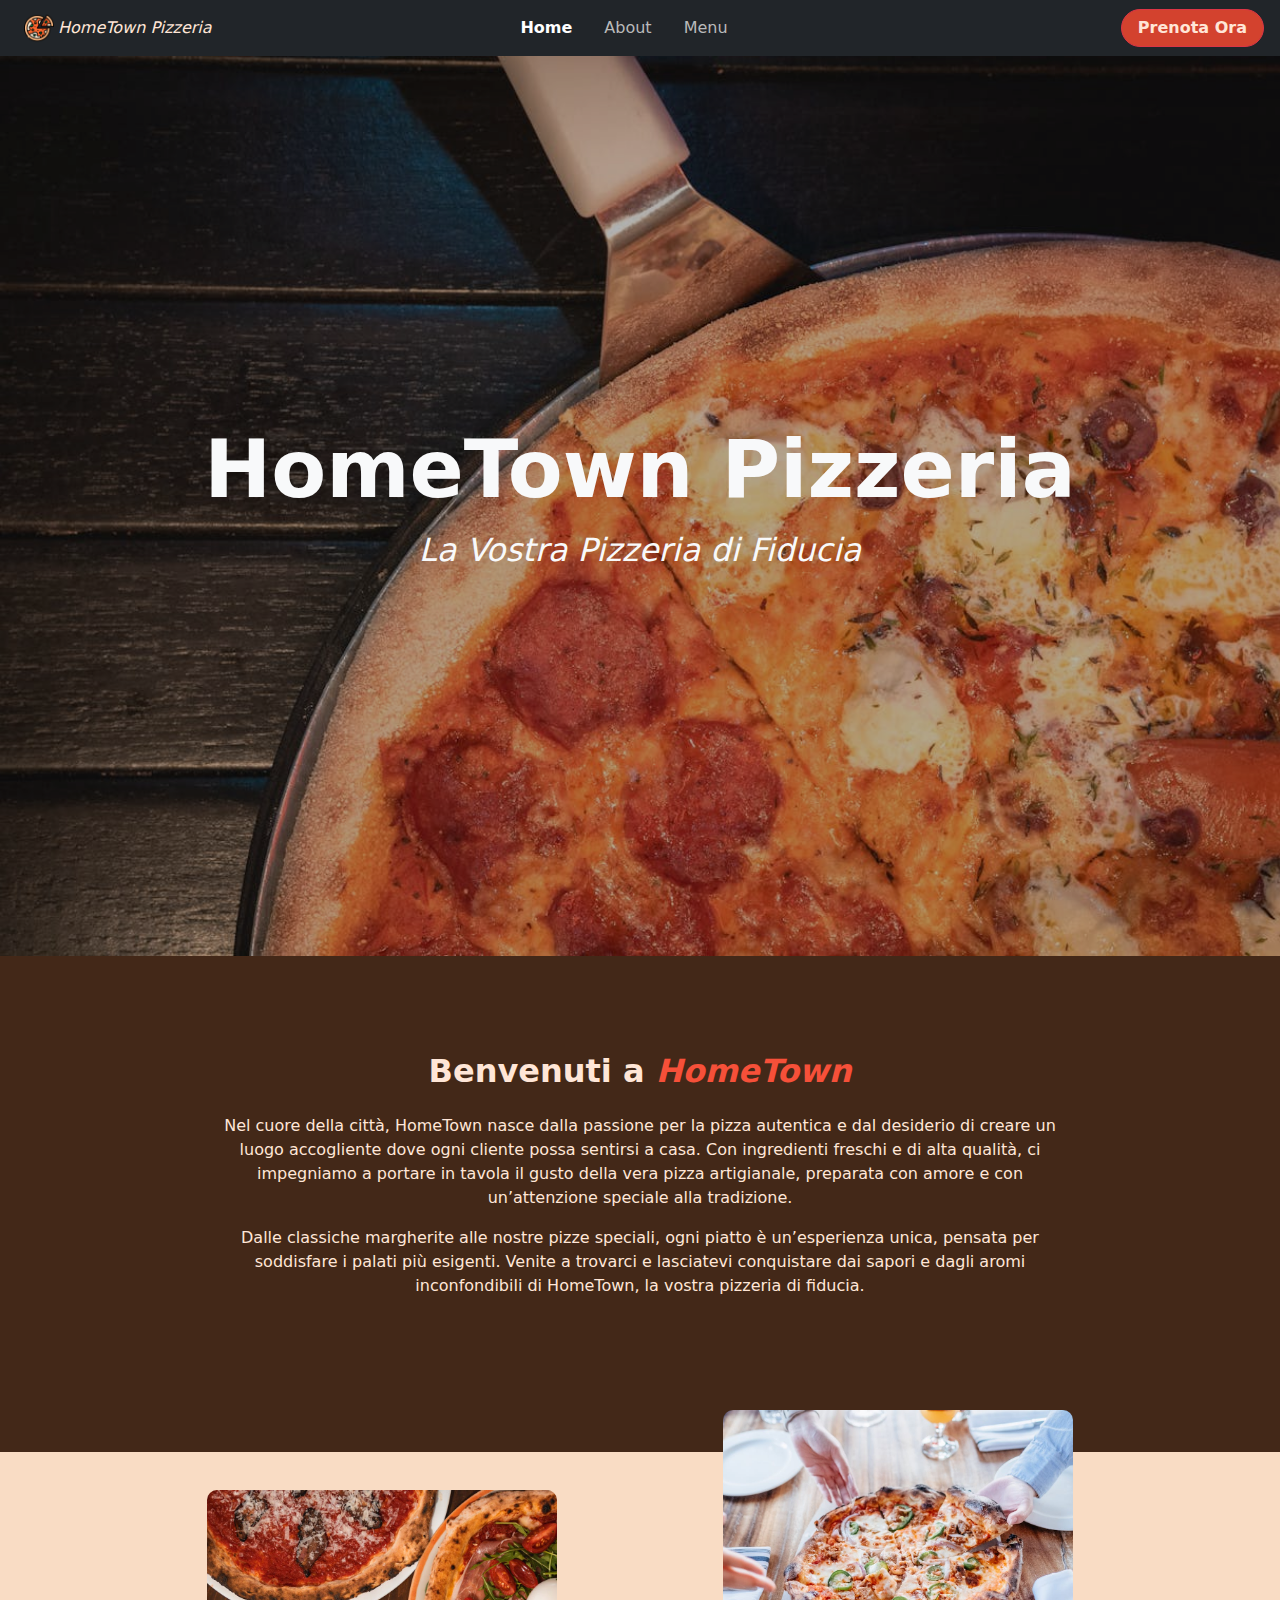
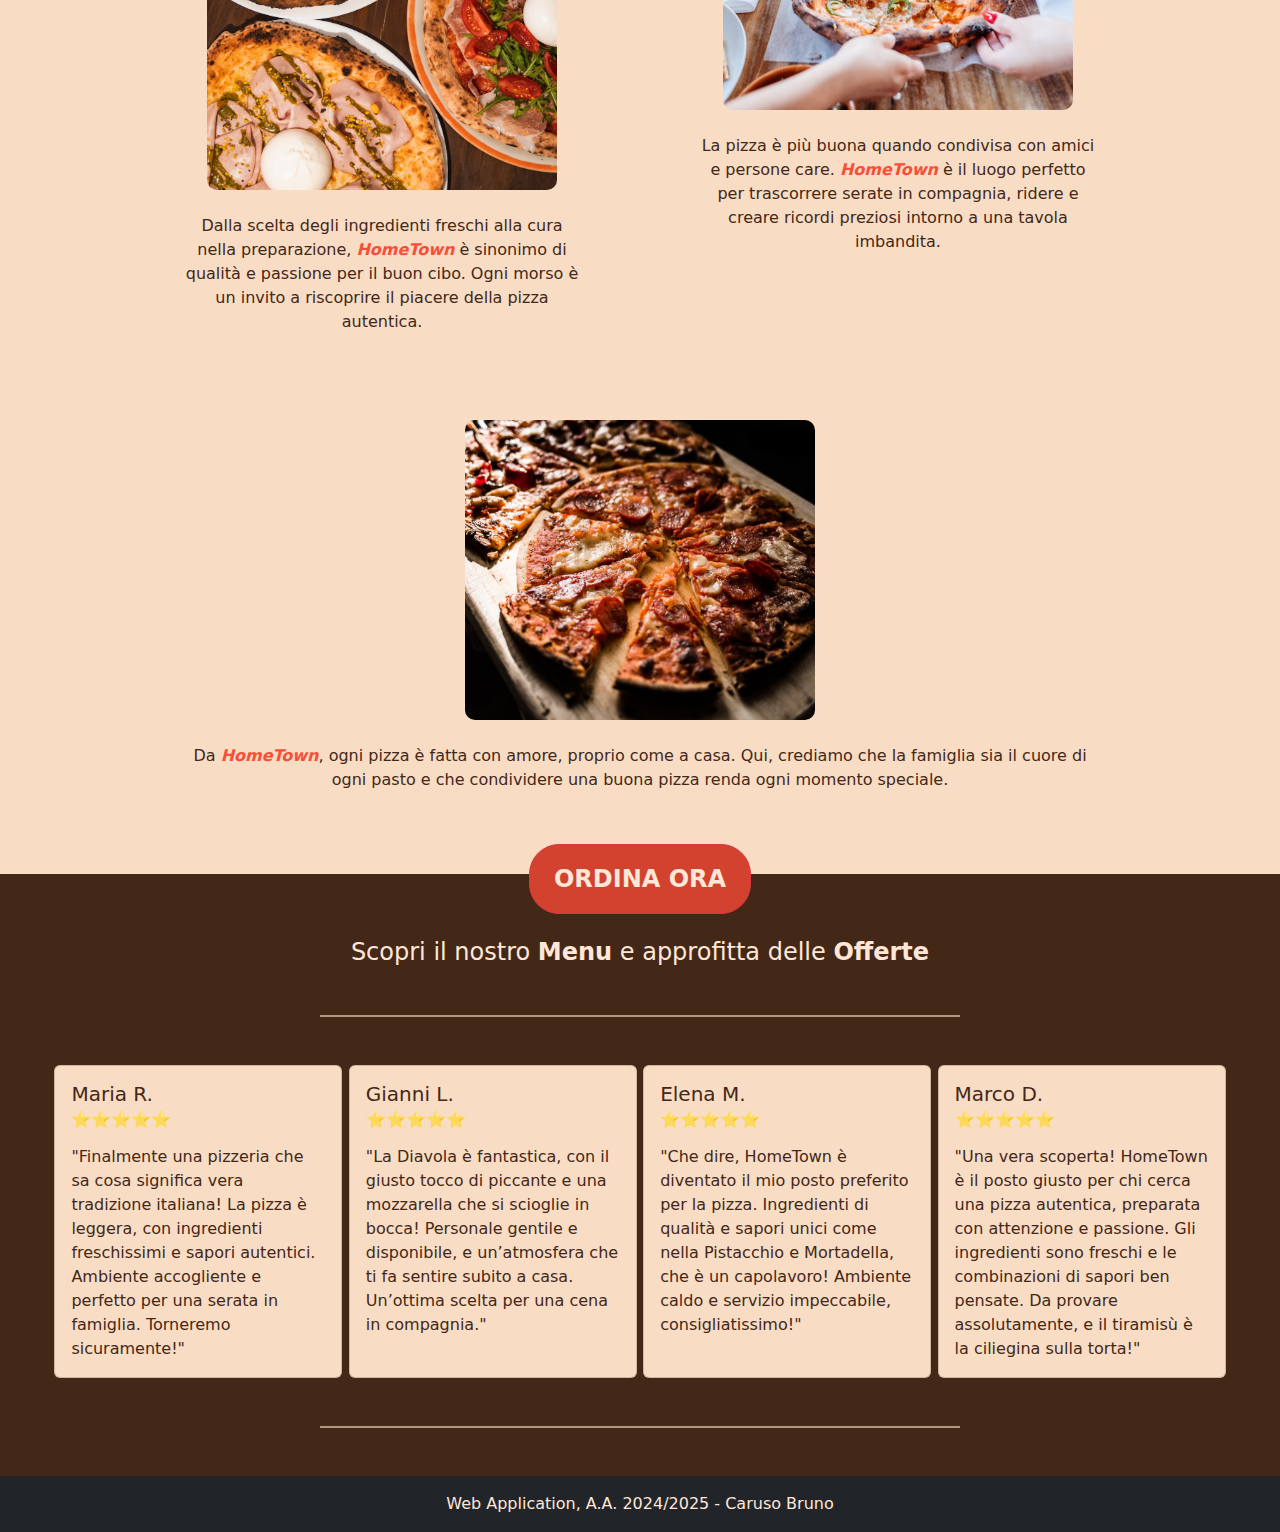
==== Sito per Ristoranti/src/main/resources/static/index.html @ 5f516ad5 "Creazione e Inizializzazione della pagina di Contatti e Prenotazioni. Aggiornamento e collegamento d" ====
<!DOCTYPE html>
<html lang="en">
<head>
    <meta charset="UTF-8">
    <title>HomeTown Pizzeria</title>

    <!-- Bootstrap CSS -->
    <!-- [Caricamento di Bootstrap via CDN] -->
    <link href="https://cdn.jsdelivr.net/npm/bootstrap@5.3.3/dist/css/bootstrap.min.css" rel="stylesheet"
          integrity="sha384-QWTKZyjpPEjISv5WaRU9OFeRpok6YctnYmDr5pNlyT2bRjXh0JMhjY6hW+ALEwIH" crossorigin="anonymous">
    <!-- Bootstrap JS Bundle con Popper -->
    <script src="https://cdn.jsdelivr.net/npm/bootstrap@5.3.3/dist/js/bootstrap.bundle.min.js"
            integrity="sha384-YvpcrYf0tY3lHB60NNkmXc5s9fDVZLESaAA55NDzOxhy9GkcIdslK1eN7N6jIeHz"
            crossorigin="anonymous">
    </script>

    <link rel="stylesheet" href="css/style.css">
</head>
<body>
    <header>
        <nav class="navbar-container row g-0 d-flex align-items-center bg-dark color-default" data-bs-theme="dark">
            <div class="col py-2">
                <a class="navbar-brand px-4 d-flex align-items-center" href="index.html">
                    <img src="./img/pizza-icon.png" alt="Logo-Image" width="30" height="30">
                    <p class="logo-title ps-1">HomeTown Pizzeria</p>
                </a>
            </div>
            <div class="col p-2">
                <ul class="nav main-nav d-flex align-items-center justify-content-center">
                    <li class="nav-item"><a class="nav-link active" href="#">Home</a></li>
                    <li class="nav-item"><a class="nav-link" href="#about-section">About</a></li>
                    <li class="nav-item"><a class="nav-link" href="menu.html">Menu</a></li>
                </ul>
            </div>
            <div class="col px-3 d-flex justify-content-end">
                <a class="btn px-3 btn-danger btn-personal color-default" href="contact.html" role="button">Prenota Ora</a>
            </div>
        </nav>
    </header>

    <main class="bg-color-secondary color-default">
        <section class="hero-section">
            <div class="overlay title-display d-flex flex-column justify-content-center align-items-center align-self-center">
                <h1 class="title text-light">HomeTown Pizzeria</h1>
                <p class="sub-title text-light">La Vostra Pizzeria di Fiducia</p>
            </div>
        </section>

        <section id="about-section" class="about-section py-5 my-5 text-center">
            <h2 class="about-title mb-4 text-bold">Benvenuti a <span class="highlight">HomeTown</span></h2>
            <div class="d-flex justify-content-center">
                <div class="col-md-8">
                    <p>Nel cuore della città, HomeTown nasce dalla passione per la pizza autentica e dal desiderio di creare un luogo
                        accogliente dove ogni cliente possa sentirsi a casa.
                        Con ingredienti freschi e di alta qualità, ci impegniamo a portare in tavola il gusto della vera pizza artigianale,
                        preparata con amore e con un’attenzione speciale alla tradizione.
                    </p>
                    <p>Dalle classiche margherite alle nostre pizze speciali, ogni piatto è un’esperienza unica, pensata per soddisfare
                        i palati più esigenti.
                        Venite a trovarci e lasciatevi conquistare dai sapori e dagli aromi inconfondibili di HomeTown,
                        la vostra pizzeria di fiducia.
                    </p>
                </div>
            </div>
        </section>

        <section class="imageshow-section bg-color-primary color-secondary">
            <div class="row g-0 justify-content-center m-4">
                <div class="column-down col-sm p-2 text-center d-flex flex-column align-items-center justify-content-start">
                    <img src="./img/pizzeria-img2.jpg" alt="IMG">
                    <p class="px-5 py-4">
                        Dalla scelta degli ingredienti freschi alla cura nella preparazione,
                        <span class="highlight">HomeTown</span> è sinonimo di qualità e passione per il buon cibo. Ogni morso è
                        un invito a riscoprire il piacere della pizza autentica.
                    </p>
                </div>
                <div class="column-up col-sm p-2 text-center d-flex flex-column align-items-center justify-content-start">
                    <img src="./img/pizzeria-img1.jpg" alt="IMG">
                    <p class="px-5 py-4">
                        La pizza è più buona quando condivisa con amici e persone care.
                        <span class="highlight">HomeTown</span> è il luogo perfetto per trascorrere serate in compagnia, ridere
                        e creare ricordi preziosi intorno a una tavola imbandita.
                    </p>
                </div>
                <div class="column-down col-sm p-2 text-center d-flex flex-column align-items-center justify-content-start">
                    <img src="./img/pizzeria-img3.jpg" alt="IMG">
                    <p class="px-5 py-4">
                        Da <span class="highlight">HomeTown</span>, ogni pizza è fatta con amore, proprio come a casa.
                        Qui, crediamo che la famiglia sia il cuore di ogni pasto
                        e che condividere una buona pizza renda ogni momento speciale.
                    </p>
                </div>
            </div>
        </section>

        <section class="order-section text-center mb-5">
            <a class="btn px-4 py-3 btn-danger btn-personal color-default" href="menu.html" role="button">Ordina Ora</a>
            <h4 class="my-4">Scopri il nostro <span class="text-bold">Menu</span> e approfitta delle <span class="text-bold">Offerte</span></h4>
        </section>

        <div class="review-divider mt-3"></div>
        <section class="review-section mx-5 py-5 d-flex justify-content-evenly">
            <div class="card review-card">
                <div class="card-body">
                    <h5 class="card-title">Maria R.</h5>
                    <h6 class="card-subtitle mb-2 text-muted mb-3">⭐⭐⭐⭐⭐</h6>
                    <p class="card-text">"Finalmente una pizzeria che sa cosa significa vera tradizione italiana!
                        La pizza è leggera, con ingredienti freschissimi e sapori autentici. Ambiente accogliente
                        e perfetto per una serata in famiglia. Torneremo sicuramente!"
                    </p>
                </div>
            </div>
            <div class="card review-card">
                <div class="card-body">
                    <h5 class="card-title">Gianni L.</h5>
                    <h6 class="card-subtitle mb-2 text-muted mb-3">⭐⭐⭐⭐⭐</h6>
                    <p class="card-text">"La Diavola è fantastica, con il giusto tocco di piccante e una mozzarella che si scioglie in bocca!
                        Personale gentile e disponibile, e un’atmosfera che ti fa sentire subito a casa.
                        Un’ottima scelta per una cena in compagnia."
                    </p>
                </div>
            </div>
            <div class="card review-card">
                <div class="card-body">
                    <h5 class="card-title">Elena M.</h5>
                    <h6 class="card-subtitle mb-2 text-muted mb-3">⭐⭐⭐⭐⭐</h6>
                    <p class="card-text">"Che dire, HomeTown è diventato il mio posto preferito per la pizza.
                        Ingredienti di qualità e sapori unici come nella Pistacchio e Mortadella, che è un capolavoro!
                        Ambiente caldo e servizio impeccabile, consigliatissimo!"
                    </p>
                </div>
            </div>
            <div class="card review-card">
                <div class="card-body">
                    <h5 class="card-title">Marco D.</h5>
                    <h6 class="card-subtitle mb-2 text-muted mb-3">⭐⭐⭐⭐⭐</h6>
                    <p class="card-text">"Una vera scoperta! HomeTown è il posto giusto per chi cerca una pizza autentica,
                        preparata con attenzione e passione. Gli ingredienti sono freschi e le combinazioni di sapori ben pensate.
                        Da provare assolutamente, e il tiramisù è la ciliegina sulla torta!"
                    </p>
                </div>
            </div>
        </section>
        <div class="review-divider pb-5"></div>


    </main>

    <footer class="p-3 d-flex justify-content-center bg-dark color-default">
        Web Application, A.A. 2024/2025 - Caruso Bruno
    </footer>
</body>
</html>
---- Sito per Ristoranti/src/main/resources/static/css/style.css ----
/* Global */

* {
    margin: 0;
    padding: 0;
    box-sizing: border-box;
}
body { height: 100vh; }

.text-bold { font-weight: bold; }
.bg-color-primary { background-color: #f9dcc4; !important; }
.bg-color-secondary { background-color: #432818; !important; }
.bg-color-default { background-color: #ffe6d7; !important; }

.color-primary { color: #f9dcc4; !important; }
.color-secondary { color: #432818; !important; }
.color-default { color: #ffe6d7; !important; }

.highlight {
    color: #f65039;
    font-style: italic;
    font-weight: 700;
}

.btn.btn-personal {
    background-color: #d3422e;
    border-radius: 30px;

    font-weight: 600;

}


/* Header & Navigation */

.logo-title {
    margin: 0;
    padding: 0;
    font-style: italic;
}

.nav.main-nav .nav-link {
    font-weight: 400;
    color: #bababa;
}

.nav.main-nav .nav-link:hover {
    font-weight: 400;
    color: #e8e8e8;
}

.nav.main-nav .nav-link.active, .nav.main-nav .nav-link.active:hover  {
    font-weight: 700;
    color: white;
}

/* Hero Section */

.hero-section {
    height: 100vh;
    width: 100%;
    background-image: url("../img/pizzeria-hero.jpg");
    background-repeat: no-repeat;
    background-size: cover;
}

.hero-section .overlay {
    width: 100%;
    height: 100%;
    background-color: rgba(0, 0, 0, 0.3);
}
/*
.title-display {
    display: flex;
    flex-direction: column;
    flex-wrap: wrap;
    justify-content: center;
    align-content: center;
    align-items: center;
}
*/
.title-display .title {
    font-size: 5em;
    font-weight: bold;
}
.title-display .sub-title {
    font-size: 2em;
    font-style: italic;
}

/* Image Show */
.imageshow-section {
    margin-top: 90px;
    padding: 0 100px 10px;
}

.imageshow-container {
    display: flex;
    flex-direction: column;
    justify-content: center;
    align-items: center;
}

.imageshow-section .column-up {
    margin-top: -50px;
}
.imageshow-section .column-down {
    margin-top: 30px;
}

.imageshow-section img {
    width: 350px;
    height: 300px;
    object-fit: cover;
    border-radius: 10px;
}

/* Order Section */

.order-section .btn {
    margin-top: -30px;

    font-size: 1.5em;
    font-weight: 800;
    text-transform: uppercase;
}

/* Review Section */
.review-divider {
    border-top: 2px solid rgba(249, 220, 196, 0.61);

    width: 50%;
    transform: translateX(50%);

}

.review-section .review-card {
    width: 18rem;

    background-color: #f9dcc4;
    color: #432818;
}


/* Menu Show & Table */
.menu-show-section {
    padding-top: 50px;
}

.menu-table-section {
    padding: 0 90px 50px;
}

.menu-table-section .table-container {
    margin: 100px 30px;
    padding: 20px 20px 10px;

    border: 3px solid #f9dcc4;
    border-radius: 15px;
}
.menu-table-section .table-container:last-child {
    margin-bottom: 0;
}

.menu-table-section .table-container .table {
    --bs-table-color: #ffe6d7;
    --bs-table-bg: #432818;
    --bs-table-border-color: transparent;
}

.menu-table-section .table-container .table th {
    --bs-table-color: rgba(255, 230, 215, 0.63);
    font-style: italic;
}

.menu-table-section .table-container tbody tr td:first-child{
    font-weight: bold;
    font-style: italic;
    font-size: 1em;
}

.menu-table-section .table-container .table-heading {
    margin-top: -50px;
    margin-bottom: 30px;
    padding: 10px 20px;

    border-radius: 5px;
    background-color: #ffe6d7;
    color: #432818;

    text-transform: uppercase;
    font-size: 1.8em;
    font-style: oblique;
    letter-spacing: .1em;
}
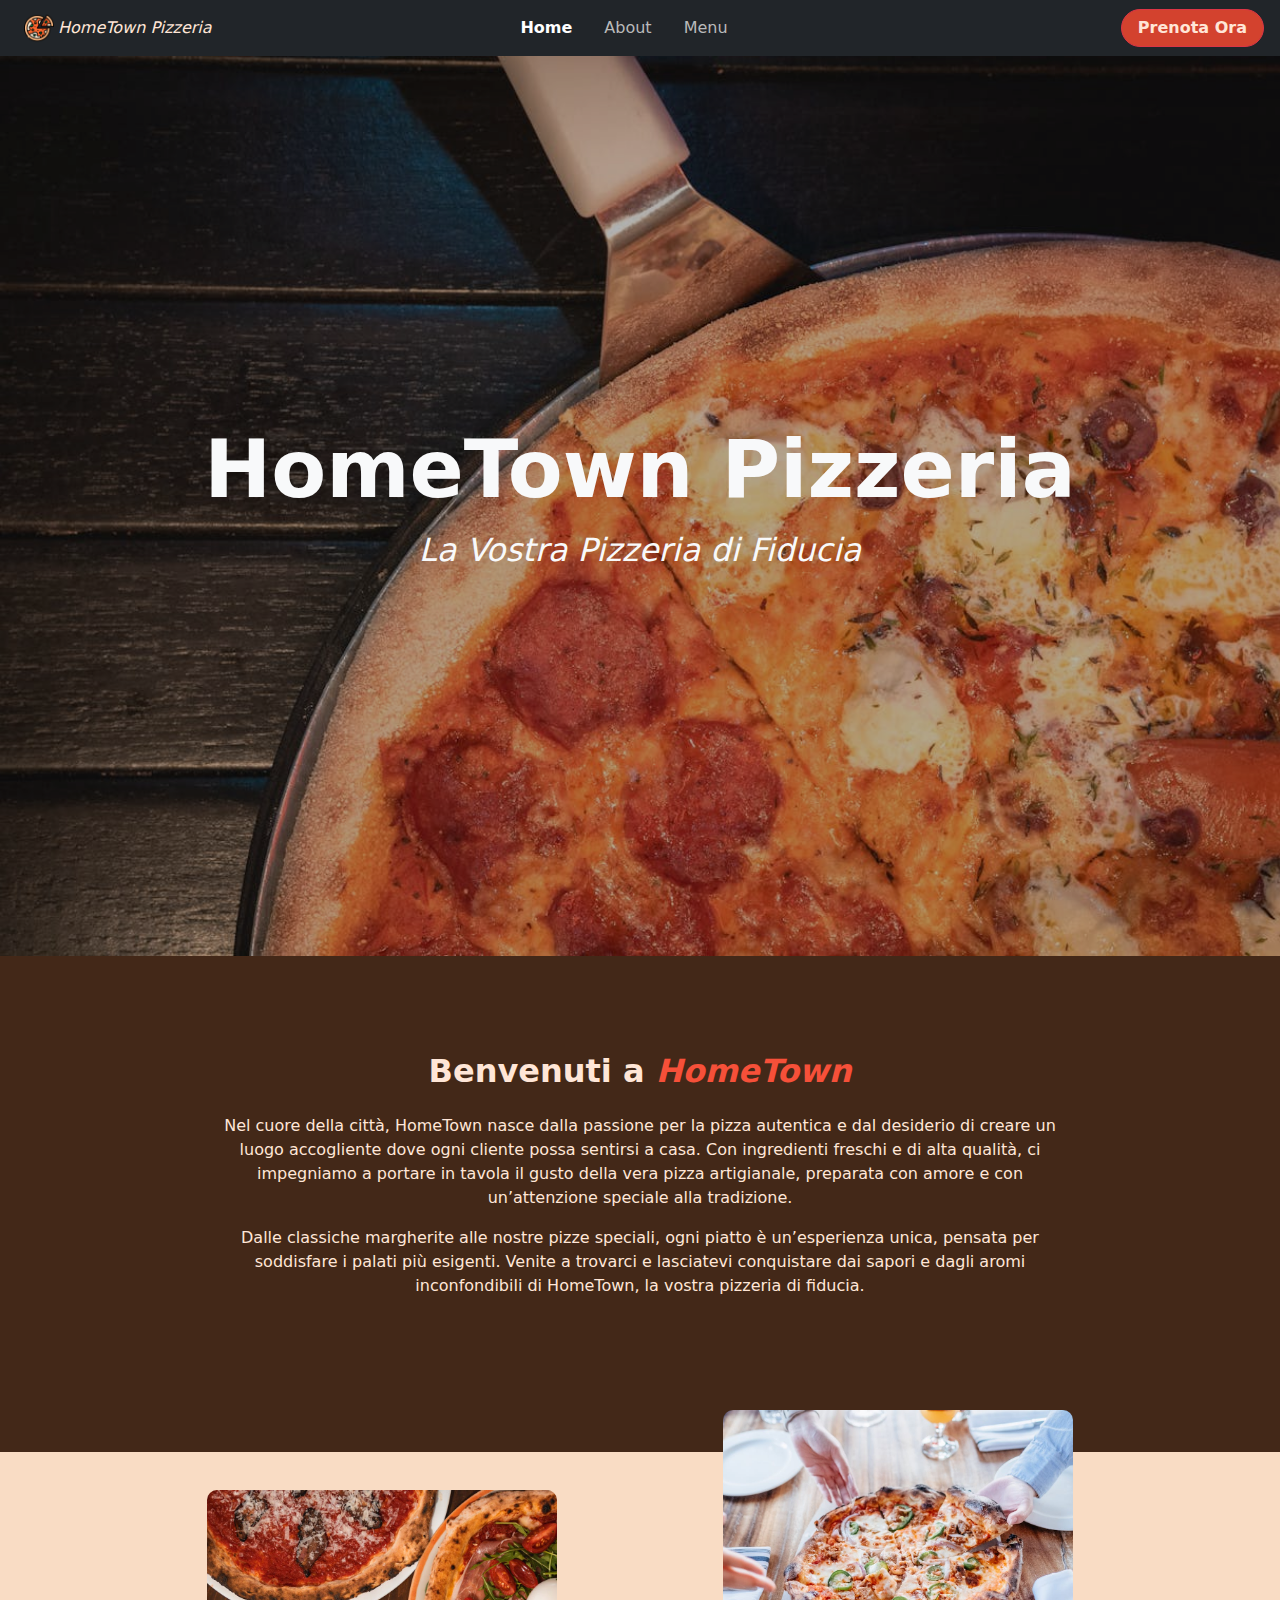
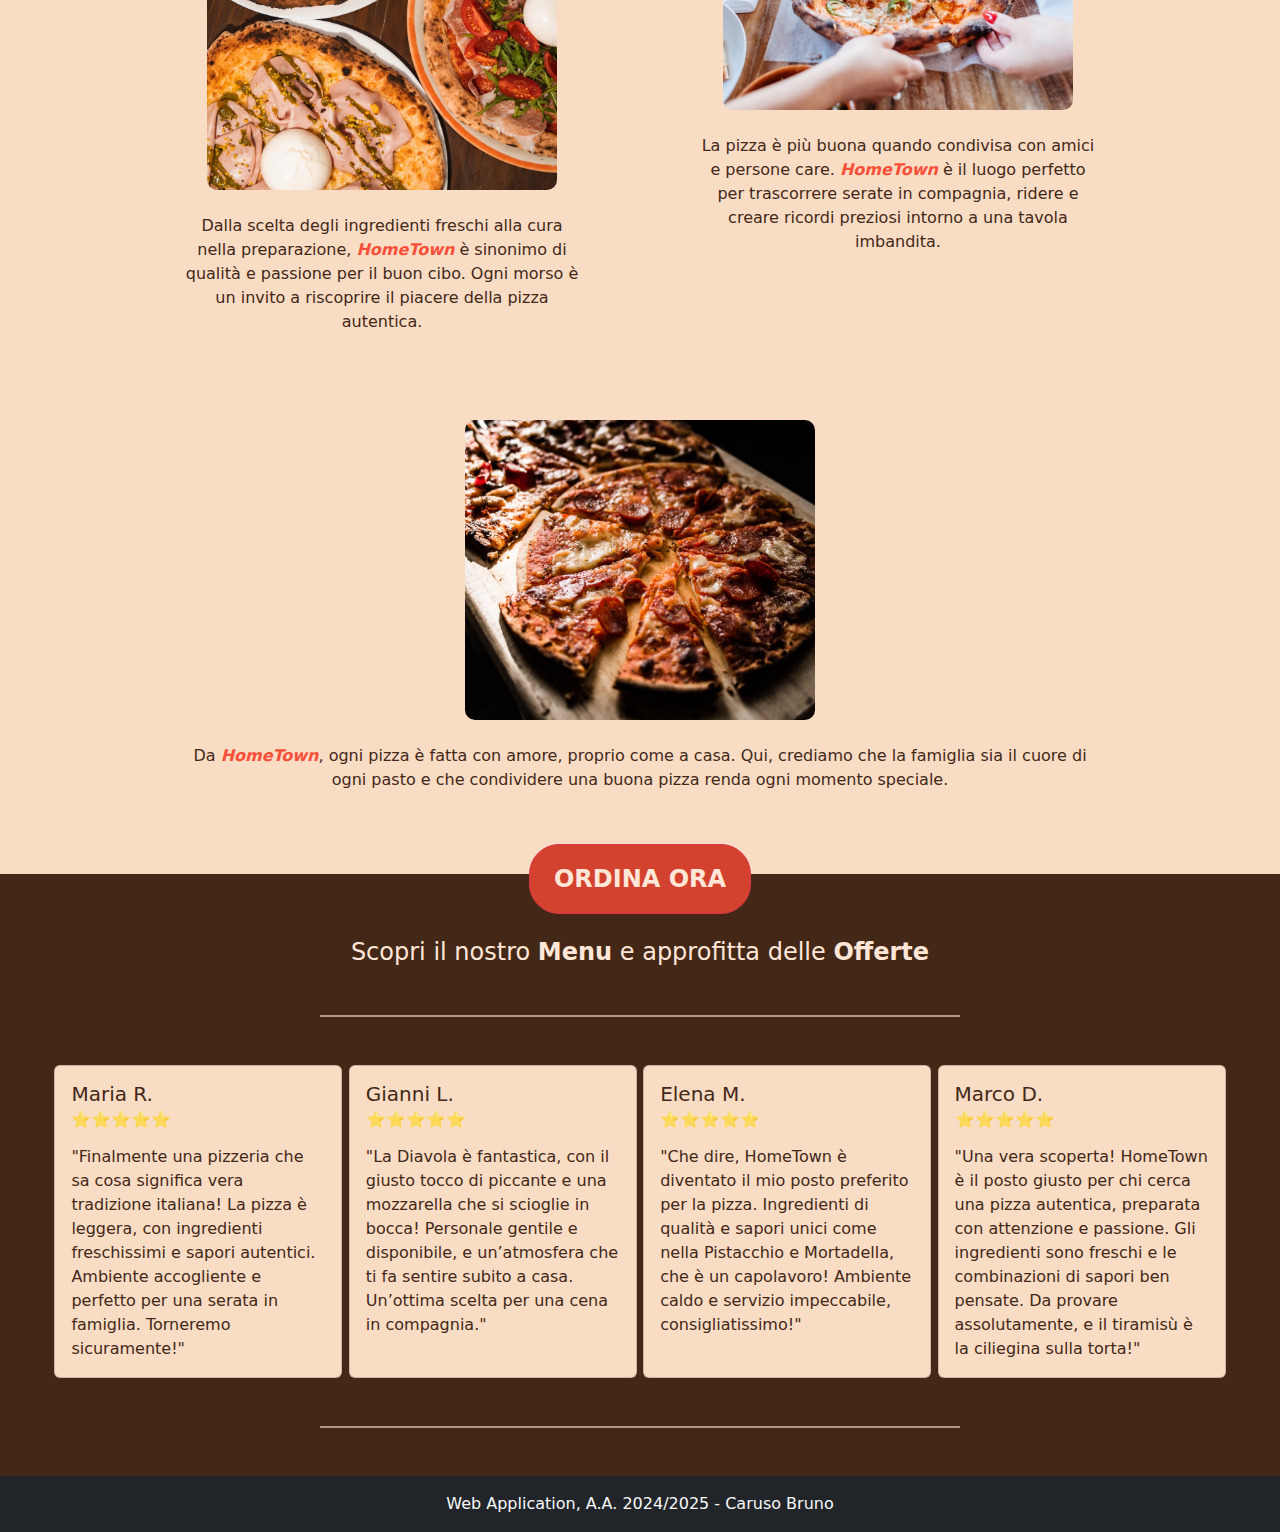
==== commit ba1c2ed4: "Creazione del Form per i contatti, creazione della mappa nella pagina contatti. Finalizzazione delle" ====
--- a/Sito per Ristoranti/src/main/resources/static/index.html
+++ b/Sito per Ristoranti/src/main/resources/static/index.html
@@ -146,7 +146,7 @@
 
     </main>
 
-    <footer class="p-3 d-flex justify-content-center bg-dark color-default">
+    <footer class="p-3 d-flex justify-content-center bg-dark text-light">
         Web Application, A.A. 2024/2025 - Caruso Bruno
     </footer>
 </body>
--- a/Sito per Ristoranti/src/main/resources/static/css/style.css
+++ b/Sito per Ristoranti/src/main/resources/static/css/style.css
@@ -30,6 +30,29 @@
 
 }
 
+.boxed-container {
+    border: 3px solid #f9dcc4;
+    border-radius: 15px;
+}
+
+.boxed-container .boxed-container-heading {
+    margin-top: -50px;
+    margin-bottom: 30px;
+    padding: 10px 20px;
+
+    border-radius: 5px;
+    background-color: #ffe6d7;
+    color: #432818;
+
+    text-transform: uppercase;
+    font-size: 1.8em;
+    font-style: oblique;
+    letter-spacing: .1em;
+}
+
+.boxed-container .boxed-container-heading.boxed-title-top {
+    margin-top: -30px;
+}
 
 /* Header & Navigation */
 
@@ -155,8 +178,6 @@
     margin: 100px 30px;
     padding: 20px 20px 10px;
 
-    border: 3px solid #f9dcc4;
-    border-radius: 15px;
 }
 .menu-table-section .table-container:last-child {
     margin-bottom: 0;
@@ -179,17 +200,21 @@
     font-size: 1em;
 }
 
-.menu-table-section .table-container .table-heading {
-    margin-top: -50px;
-    margin-bottom: 30px;
-    padding: 10px 20px;
-
-    border-radius: 5px;
-    background-color: #ffe6d7;
-    color: #432818;
-
-    text-transform: uppercase;
-    font-size: 1.8em;
-    font-style: oblique;
-    letter-spacing: .1em;
-}
+
+/* Contact Section */
+.contact-form-container input, .contact-form-container form select, .contact-form-container form textarea,
+.contact-form-container input:focus, .contact-form-container form select:focus, .contact-form-container form textarea:focus{
+    background-color: #f9dcc4;
+}
+
+.notes-area {
+    height: 100px;
+}
+
+.contact-map {
+    width: 500px;
+    height: 375px;
+    border: 0;
+
+}
+
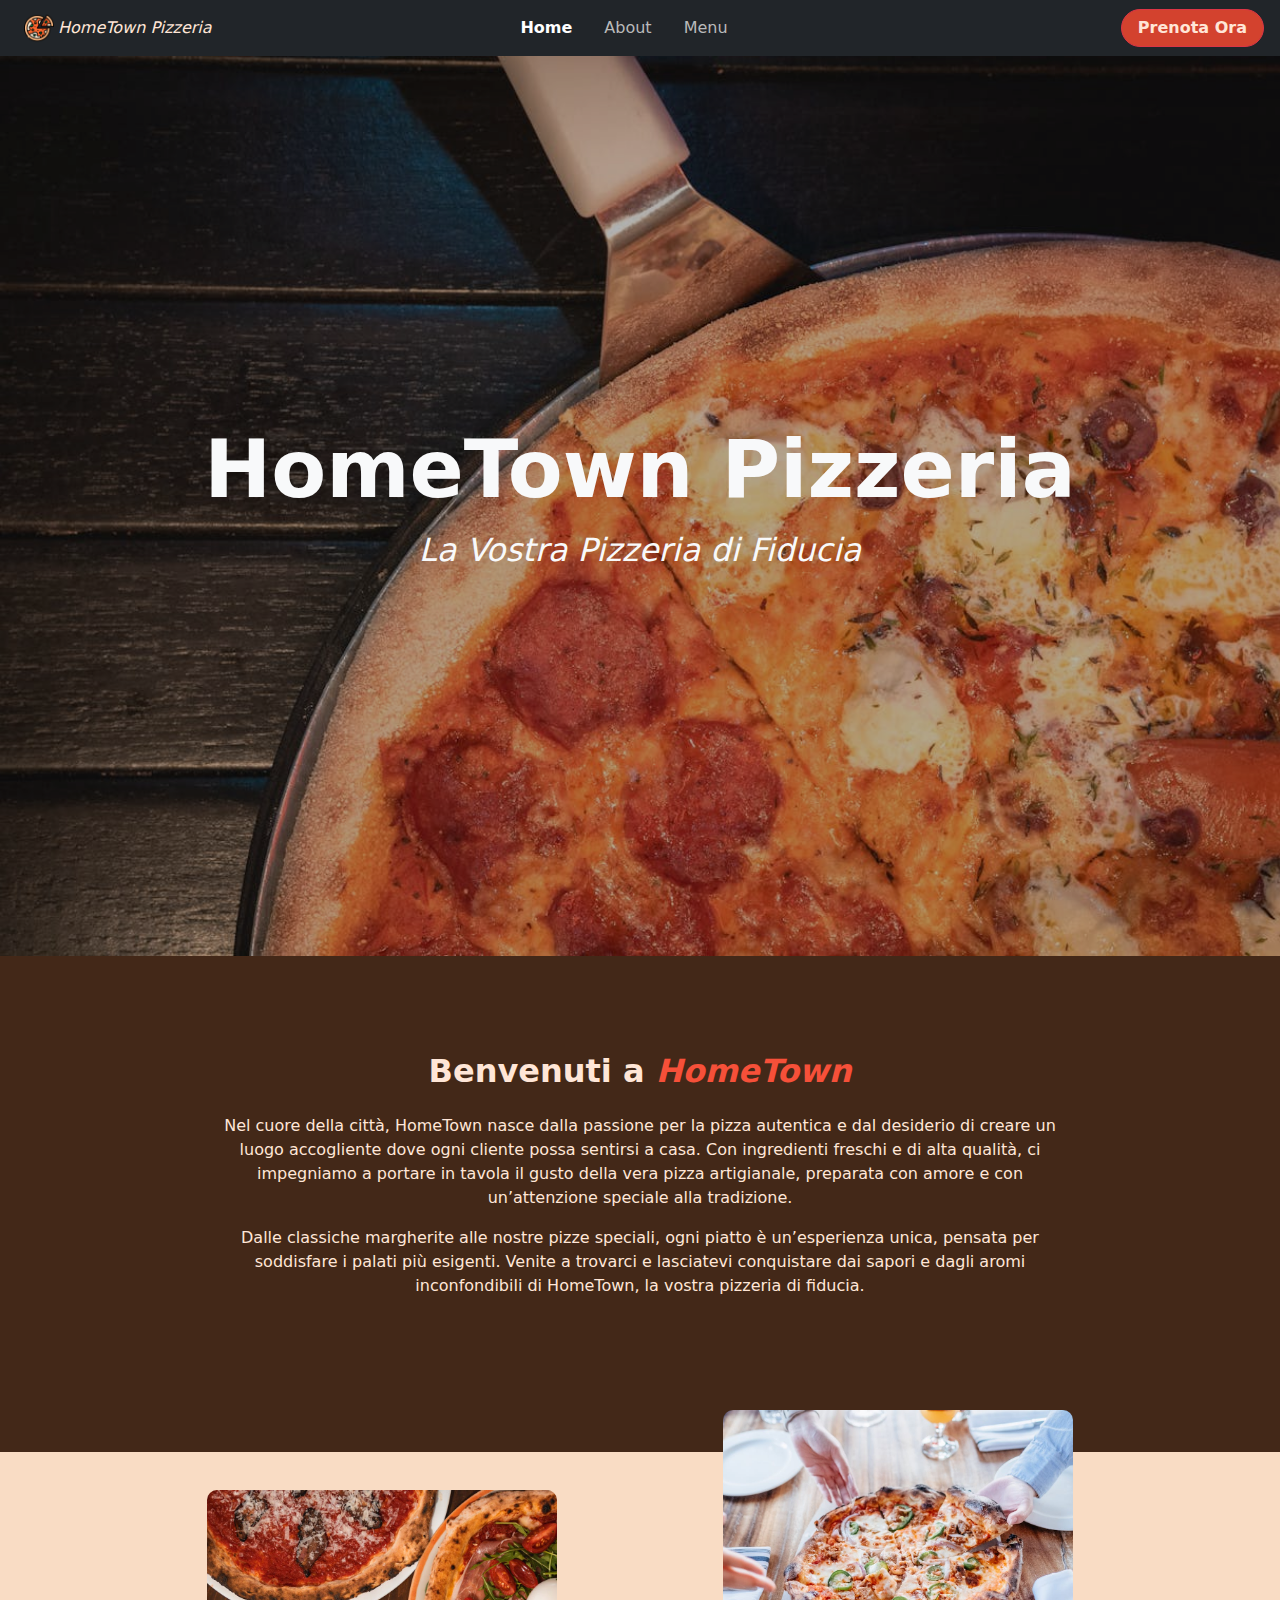
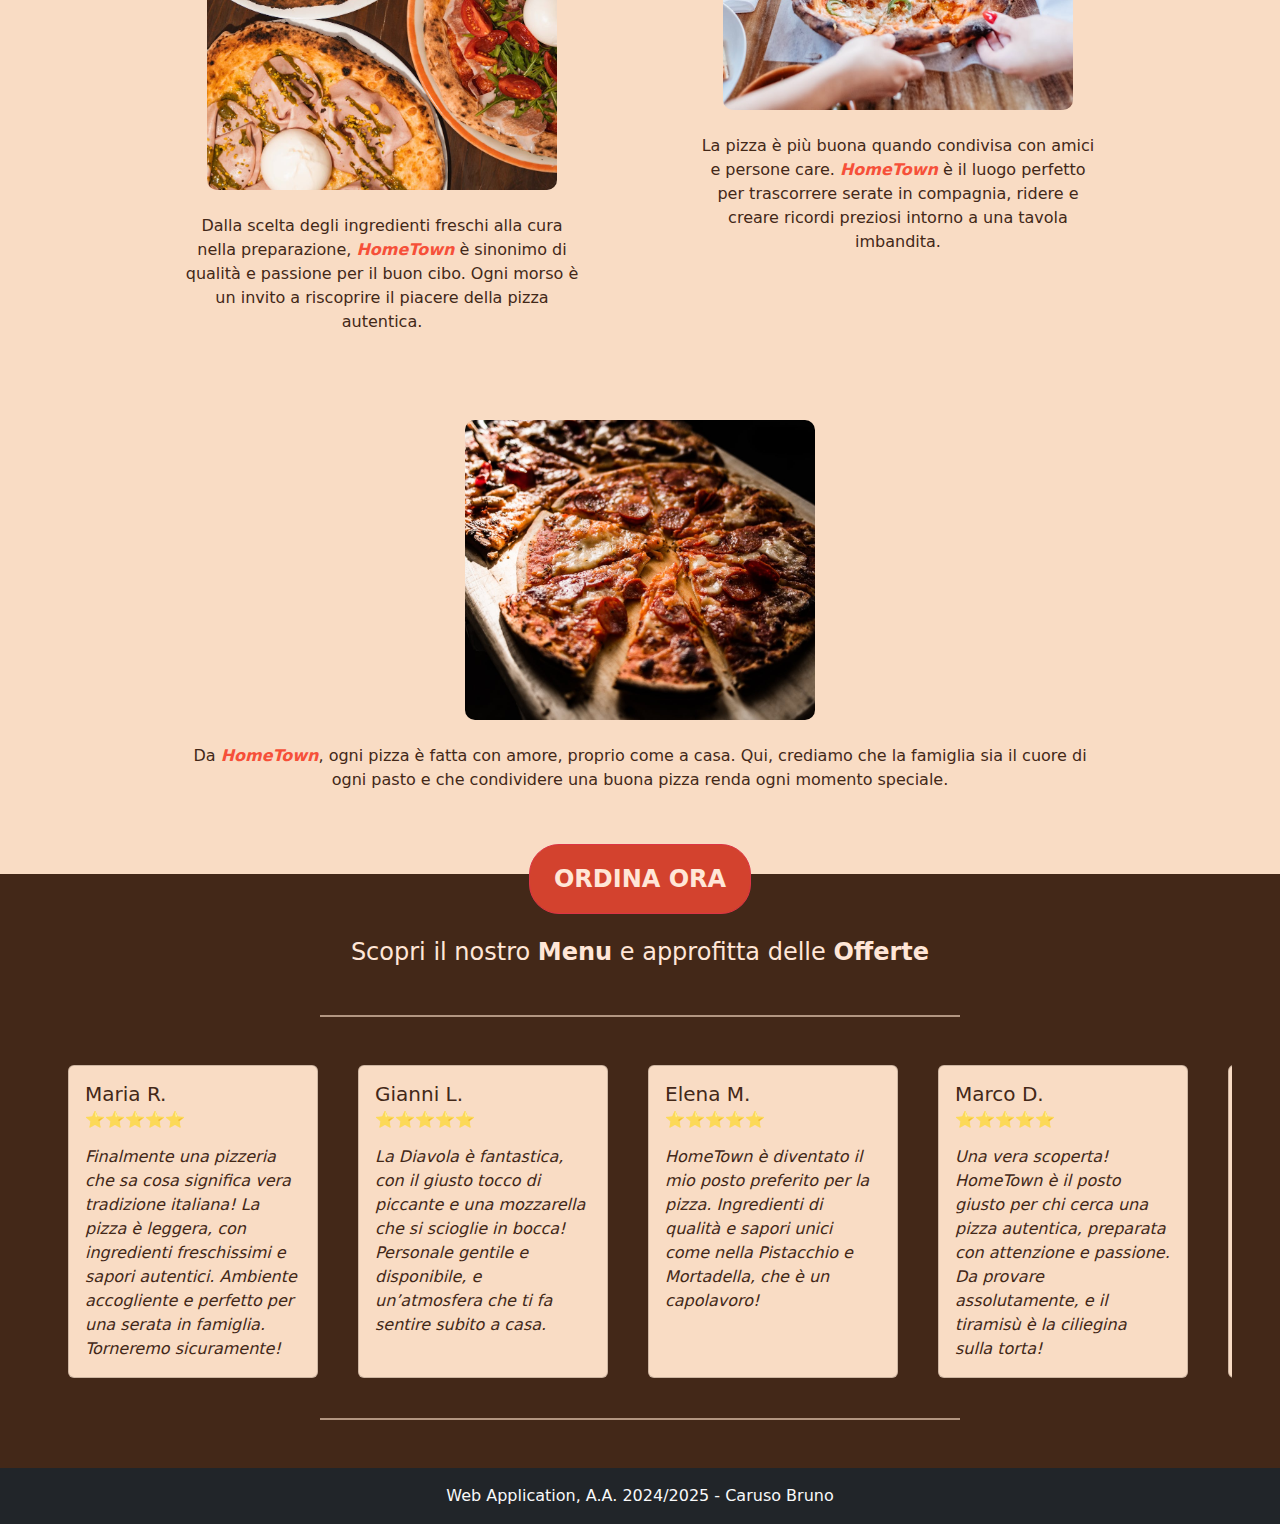
==== commit 3db0a566: "Creazione del file loadReview.js, aggiunta del codice di supporto per mostrare le recensioni (salvat" ====
--- a/Sito per Ristoranti/src/main/resources/static/index.html
+++ b/Sito per Ristoranti/src/main/resources/static/index.html
@@ -15,6 +15,7 @@
     </script>
 
     <link rel="stylesheet" href="css/style.css">
+    <script src="js/laodReview.js" defer></script>
 </head>
 <body>
     <header>
@@ -98,8 +99,9 @@
             <h4 class="my-4">Scopri il nostro <span class="text-bold">Menu</span> e approfitta delle <span class="text-bold">Offerte</span></h4>
         </section>
 
-        <div class="review-divider mt-3"></div>
-        <section class="review-section mx-5 py-5 d-flex justify-content-evenly">
+        <div class="solid-divider mt-3"></div>
+        <section id="reviewSectionDisplay" class="review-section mx-5 pt-5 pb-3">
+            <!--
             <div class="card review-card">
                 <div class="card-body">
                     <h5 class="card-title">Maria R.</h5>
@@ -140,9 +142,9 @@
                     </p>
                 </div>
             </div>
+            -->
         </section>
-        <div class="review-divider pb-5"></div>
-
+        <div class="solid-divider mt-4 pb-5"></div>
 
     </main>
 
--- a/Sito per Ristoranti/src/main/resources/static/css/style.css
+++ b/Sito per Ristoranti/src/main/resources/static/css/style.css
@@ -5,6 +5,7 @@
     padding: 0;
     box-sizing: border-box;
 }
+
 body { height: 100vh; }
 
 .text-bold { font-weight: bold; }
@@ -27,7 +28,6 @@
     border-radius: 30px;
 
     font-weight: 600;
-
 }
 
 .boxed-container {
@@ -52,6 +52,13 @@
 
 .boxed-container .boxed-container-heading.boxed-title-top {
     margin-top: -30px;
+}
+
+.solid-divider {
+    border-top: 2px solid rgba(249, 220, 196, 0.61);
+
+    width: 50%;
+    transform: translateX(50%);
 }
 
 /* Header & Navigation */
@@ -149,21 +156,43 @@
 }
 
 /* Review Section */
-.review-divider {
-    border-top: 2px solid rgba(249, 220, 196, 0.61);
-
-    width: 50%;
-    transform: translateX(50%);
-
+.review-section {
+    display: flex;
+    justify-content: flex-start;
+    flex-wrap: nowrap;
+    overflow: auto;
+}
+
+.review-section::-webkit-scrollbar {
+    width: 5px;
+    height: 5px;
+}
+.review-section::-webkit-scrollbar-track {
+    background-color: #432818;
+}
+.review-section::-webkit-scrollbar-thumb {
+    background: #ffe6d7;
+    border-radius: 10px;
+}
+.review-section::-webkit-scrollbar-thumb:hover {
+    background: #f9dcc4;
 }
 
 .review-section .review-card {
-    width: 18rem;
-
+    display: inline-block;
+    position: relative;
+
+    margin: 0 20px;
+    min-width: 250px;
+    height: auto;
+
+    text-wrap: pretty;
     background-color: #f9dcc4;
     color: #432818;
 }
-
+.review-section .review-card p {
+    font-style: italic;
+}
 
 /* Menu Show & Table */
 .menu-show-section {
@@ -201,10 +230,17 @@
 }
 
 
-/* Contact Section */
-.contact-form-container input, .contact-form-container form select, .contact-form-container form textarea,
-.contact-form-container input:focus, .contact-form-container form select:focus, .contact-form-container form textarea:focus{
+/* Form Section */
+.form-container input, .form-container form select, .form-container form textarea,
+.form-container input:focus, .form-container form select:focus, .form-container form textarea:focus{
     background-color: #f9dcc4;
+}
+
+.form-container .row .form-floating label {
+    padding-left: 1.2em;
+}
+.form-container .form-floating:has(input:focus) label::after {
+    display: none;
 }
 
 .notes-area {
@@ -214,7 +250,7 @@
 .contact-map {
     width: 500px;
     height: 375px;
+
     border: 0;
-
-}
-
+}
+
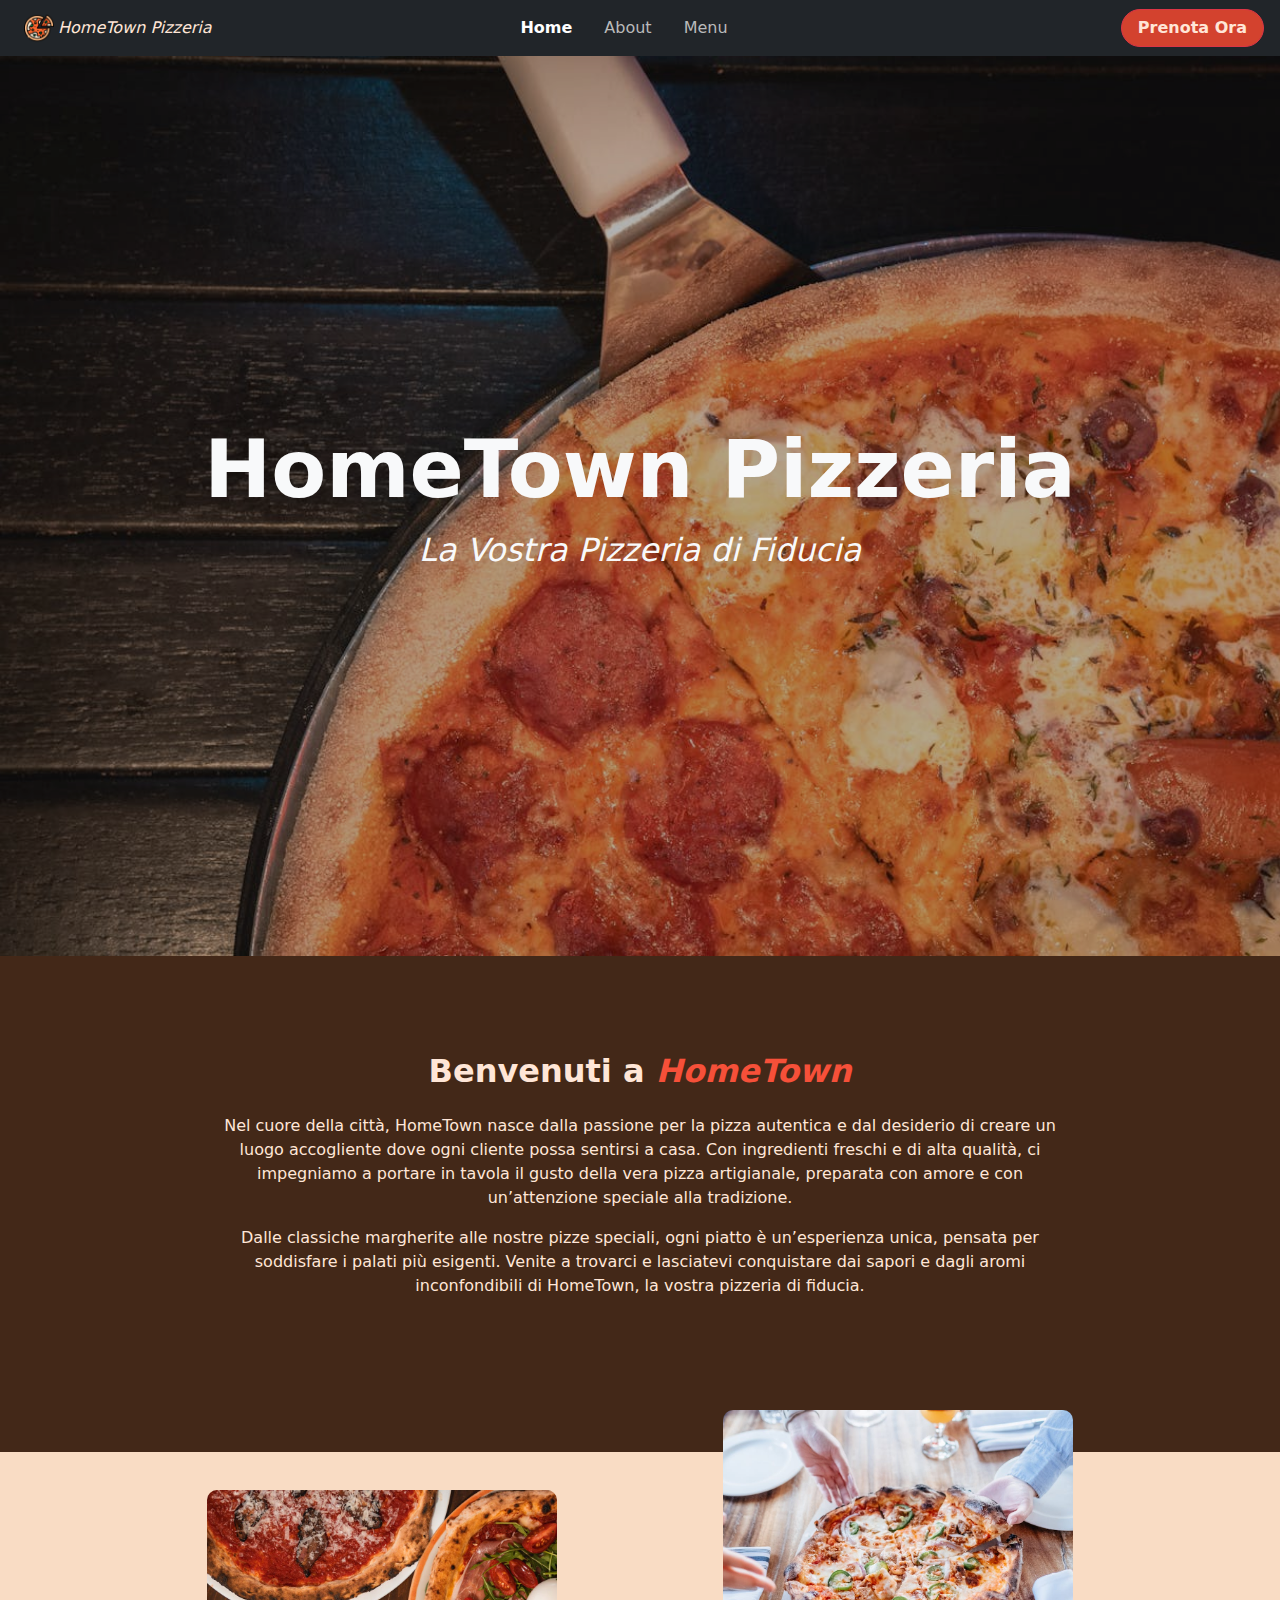
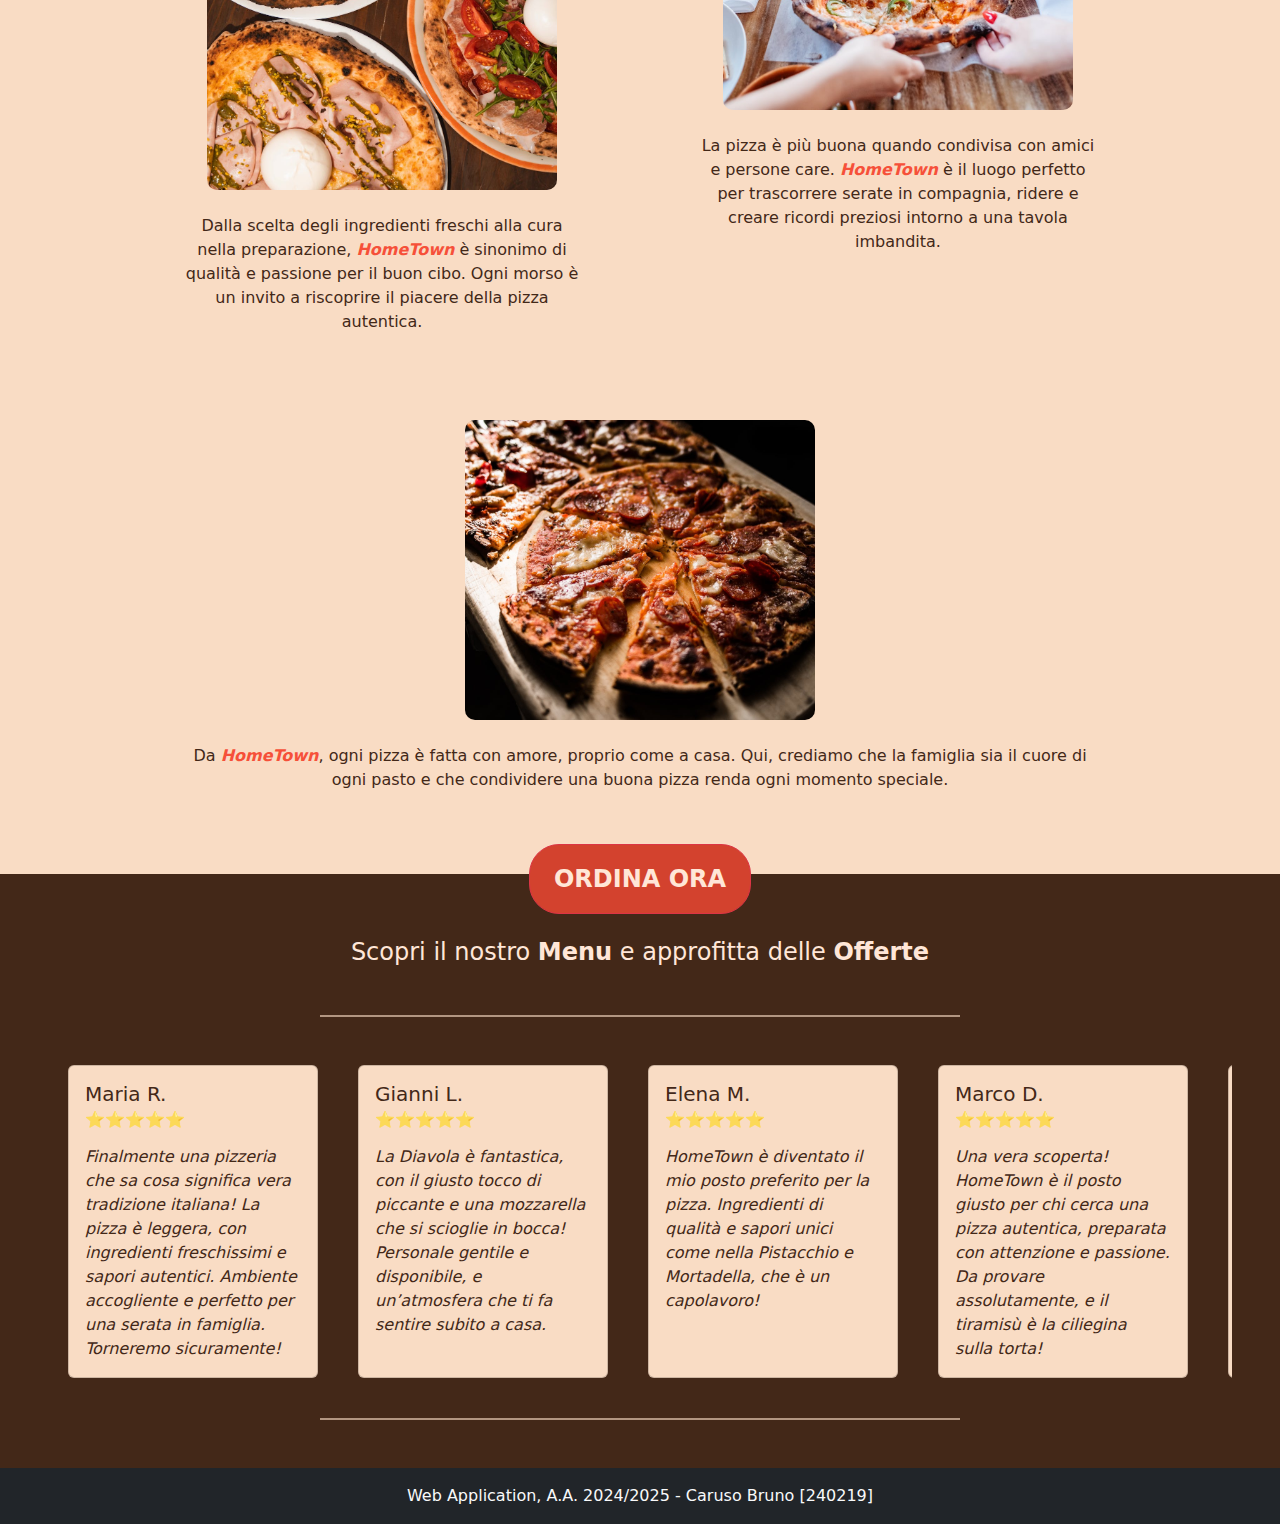
==== commit db9774fc: "Ultime migliorie e modifiche finali" ====
--- a/Sito per Ristoranti/src/main/resources/static/index.html
+++ b/Sito per Ristoranti/src/main/resources/static/index.html
@@ -65,7 +65,7 @@
             </div>
         </section>
 
-        <section class="imageshow-section bg-color-primary color-secondary">
+        <section class="image-show-section bg-color-primary color-secondary">
             <div class="row g-0 justify-content-center m-4">
                 <div class="column-down col-sm p-2 text-center d-flex flex-column align-items-center justify-content-start">
                     <img src="./img/pizzeria-img2.jpg" alt="IMG">
@@ -149,7 +149,7 @@
     </main>
 
     <footer class="p-3 d-flex justify-content-center bg-dark text-light">
-        Web Application, A.A. 2024/2025 - Caruso Bruno
+        Web Application, A.A. 2024/2025 - Caruso Bruno [240219]
     </footer>
 </body>
 </html>--- a/Sito per Ristoranti/src/main/resources/static/css/style.css
+++ b/Sito per Ristoranti/src/main/resources/static/css/style.css
@@ -41,7 +41,7 @@
     padding: 10px 20px;
 
     border-radius: 5px;
-    background-color: #ffe6d7;
+    background-color: #f9dcc4;
     color: #432818;
 
     text-transform: uppercase;
@@ -119,26 +119,27 @@
 }
 
 /* Image Show */
-.imageshow-section {
+.image-show-section {
     margin-top: 90px;
     padding: 0 100px 10px;
 }
 
-.imageshow-container {
+.image-show-container {
     display: flex;
     flex-direction: column;
     justify-content: center;
     align-items: center;
 }
 
-.imageshow-section .column-up {
+.image-show-section .column-up {
     margin-top: -50px;
 }
-.imageshow-section .column-down {
+
+.image-show-section .column-down {
     margin-top: 30px;
 }
 
-.imageshow-section img {
+.image-show-section img {
     width: 350px;
     height: 300px;
     object-fit: cover;
@@ -229,18 +230,57 @@
     font-size: 1em;
 }
 
+.menu-table-section .table-container .customer-recommended td {
+    background-color: rgba(249, 220, 196, 0.25);
+}
+
 
 /* Form Section */
 .form-container input, .form-container form select, .form-container form textarea,
 .form-container input:focus, .form-container form select:focus, .form-container form textarea:focus{
     background-color: #f9dcc4;
 }
-
-.form-container .row .form-floating label {
-    padding-left: 1.2em;
-}
-.form-container .form-floating:has(input:focus) label::after {
-    display: none;
+.form-container label::before {
+    content: "";
+
+    display: inline-block;
+    position: relative;
+    left: -5px;
+    min-width: 10px;
+    min-height: 10px;
+
+    margin-left: 5px;
+
+
+    border-radius: 50%;
+    background-color: transparent;
+    color: transparent;
+}
+
+.form-container input:valid ~ label::before { background-color: green; }
+.form-container input:invalid ~ label::before { background-color: red; }
+.form-container input:placeholder-shown ~ label::before { background-color: transparent; }
+
+
+.form-container .row .form-floating label { padding-left: 1.2em; }
+.form-container .row .form-floating .form-select ~ label { padding-left: 0.4em;}
+
+.form-container .form-floating .form-control:focus ~ label,
+.form-container .form-floating .form-control:not(:placeholder-shown) ~ label,
+.form-container .form-floating .form-select ~ label
+{
+    color: rgba(67, 40, 24, 1);
+}
+.form-container .form-floating .form-control:focus ~ label::after,
+.form-container .form-floating .form-control:not(:placeholder-shown) ~ label::after,
+.form-container .form-floating .form-select ~ label::after
+{
+    background-color: transparent;
+    color: #432818;
+}
+
+.form-select {
+    height: auto;
 }
 
 .notes-area {
@@ -248,9 +288,10 @@
 }
 
 .contact-map {
-    width: 500px;
-    height: 375px;
+    width: 580px;
+    height: 400px;
 
     border: 0;
-}
-
+    border-radius: 15px;
+}
+
